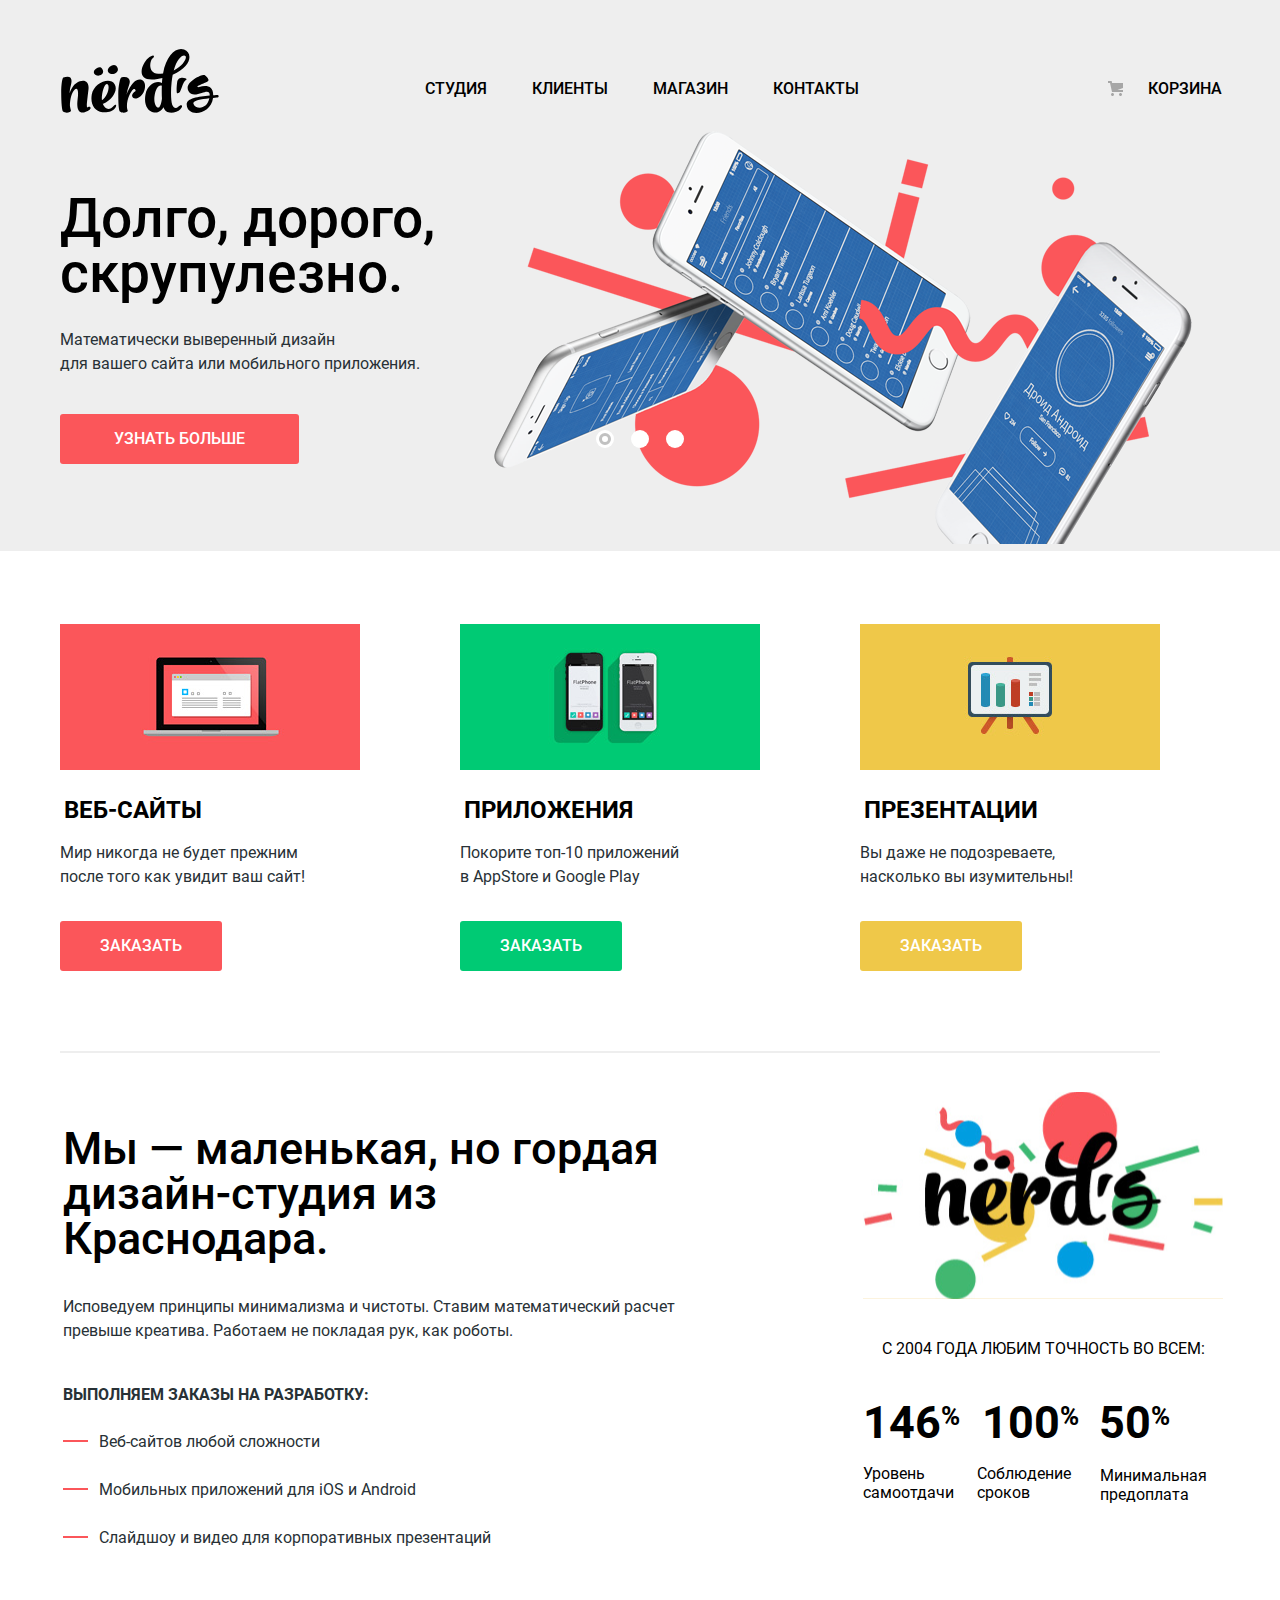
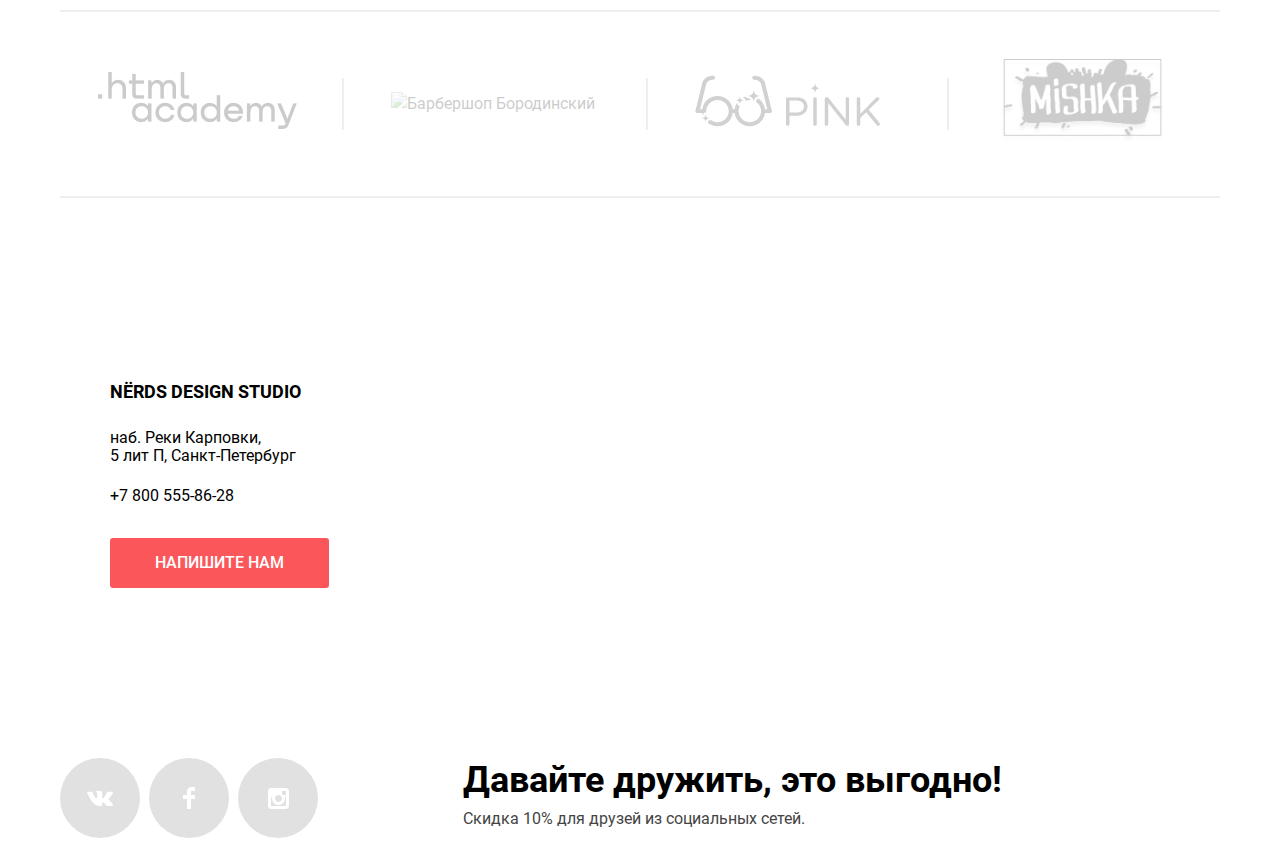
==== index.html @ c008aef6 "тест на переполнение контентом - подправил" ====
<!DOCTYPE html>
<html class="page" lang="ru">

<head>
  <meta charset="utf-8">
  <title>HTML Academy: Интернет магазин «Nёrds»</title>
  <link rel="icon" href="favicon.ico"> <!-- 32×32 -->
  <link rel="apple-touch-icon" sizes="180x180" href="img/favicons/apple-touch-icon.png">
  <link rel="icon" type="image/png" sizes="32x32" href="img/favicons/favicon-32x32.png">
  <link rel="icon" type="image/png" sizes="16x16" href="img/favicons/favicon-16x16.png">
  <link rel="manifest" href="manifest.webmanifest">
  <link rel="mask-icon" href="img/favicons/safari-pinned-tab.svg" color="#5bbad5">
  <meta name="msapplication-TileColor" content="#da532c">
  <meta name="theme-color" content="#ffffff">
  <link rel="stylesheet" href="css/normalize.css">
  <link rel="stylesheet" href="css/fonts.css">
  <link rel="stylesheet" href="css/style.css">
</head>

<body class="page-body">
  <header class="main-header">
    <div class="container">
      <nav class="main-navigation">
        <a class="main-header-logo">
          <img src="img/header/logo.svg" alt="Логотип дизайн-студии «Нёрдс»" width="160" height="65">
        </a>
        <ul class="site-navigation">
          <li><a href="blank.html" class="link">Студия</a></li>
          <li><a href="blank.html" class="link">Клиенты</a></li>
          <li><a href="catalog.html" class="link">Магазин</a></li>
          <li><a href="blank.html" class="link">Контакты</a></li>
        </ul>
        <ul class="user-navigation">
          <li>
            <a href="blank.html" class="basket ">Корзина</a>
          </li>
        </ul>
      </nav>
    </div>
  </header>
  <main class="page-main">
    <h1 class="visually-hidden">Интернет магазин «Nёrds»</h1>
    <section class="slider">

      <div class="container slider-wrap">
        <h2 class="visually-hidden">Наши преимущества</h2>
        <div class="slides slides-one slides-active">
          <div class="slides__inner">
            <div class="title slides__title">Долго, дорого, <br> скрупулезно.</div>
            <div class="slides__text">
              Математически выверенный дизайн <br>
              для вашего сайта или мобильного приложения.
            </div>
            <a href="blank.html" class="btn slides__btn">
              узнать больше
            </a>
          </div>
          <div class="slides__img" style="background-image: url(img/header/slider/index-slide1.png)">
          </div>
        </div>
        <div class="slides slides-one ">
          <div class="slides__inner">
            <div class="title slides__title">Любим математику <br>
              как никто другой</div>
            <div class="slides__text">
              Никакого креатива, только математические формулы <br>
              для расчета идеальных пропорций
            </div>
            <a class="btn slides__btn">
              узнать больше
            </a>
          </div>
          <div class="slides__img" style="background-image: url(img/header/slider/index-slide2.png)">
          </div>
        </div>
        <div class="slides slides-one ">
          <div class="slides__inner">
            <div class="title slides__title">Только ночь, <br>
              только хардкор</div>
            <div class="slides__text">
              Работать днем, как все? Мы против этого. <br>
              Ближе к полуночи работа только начинается.
            </div>
            <a class="btn slides__btn">
              УЗНАТЬ БОЛЬШЕ
            </a>
          </div>
          <div class="slides__img" style="background-image: url(img/header/slider/index-slide3.png)">
          </div>
        </div>


        <ul class="slides-control ">
          <li class="slides-control-active"><button type="button"></button></li>
          <li><button type="button"></button></li>
          <li><button type="button"></button></li>
        </ul>
      </div>
    </section>
    <section class="services container">

      <h2 class="visually-hidden">
        Наши услуги
      </h2>
      <ul class="services__list">
        <li class="services__item">
          <div class="services__img">
          </div>
          <h3 class="services__title">Веб-сайты</h3>
          <div class="services__description">Мир никогда не будет прежним <br> после того как увидит ваш сайт!</div>
          <a class="services__btn btn" href="blank.html">Заказать</a>
        </li>
        <li class="services__item">
          <div class="services__img services__img-apps"></div>
          <h3 class="services__title">Приложения</h3>
          <div class="services__description">Покорите топ-10 приложений <br> в AppStore и Google Play</div>
          <a class="services__btn services__btn-apps btn " href="blank.html">Заказать</a>
        </li>
        <li class="services__item">
          <div class="services__img services__img-presentation">
          </div>
          <h3 class="services__title">Презентации</h3>
          <div class="services__description">Вы даже не подозреваете,<br> насколько вы изумительны!</div>
          <a class="services__btn  services__btn-presentation btn" href="blank.html">Заказать</a>
        </li>
      </ul>

    </section>
    <!-- <div class="line"> -->
    <section class="about">
      <h2 class="visually-hidden"> О студии «Nёrds»</h2>
      <div class="container">
        <div class="about__inner">
          <div class="about__item">
            <p class="about__title">
              Мы — маленькая, но гордая <br> дизайн-студия из Краснодара.
            </p>
            <p class="about__description">
              Исповедуем принципы минимализма и чистоты. Ставим математический расчет <br> превыше креатива. Работаем не
              покладая рук, как роботы.
            </p>
            <div class="about__subtitle">
              Выполняем заказы на разработку:
            </div>

            <ul class="about__list">
              <li>Веб-сайтов любой сложности</li>
              <li>Мобильных приложений для iOS и Android</li>
              <li>Слайдшоу и видео для корпоративных
                презентаций</li>
            </ul>
          </div>
          <div class="about__item">
            <div class="about__img">
            </div>
            <b class="about__text"></b>
            <table class="about__table">
              <caption>с 2004 года Любим точность во всем:</caption>
              <tbody>
                <tr>
                  <th class="about__table-num about__table-num--first"> 146<sup>%</sup> </th>
                  <th class="about__table-num about__table-num--middle"> 100<sup>%</sup> </th>
                  <th class="about__table-num about__table-num--last"> 50<sup>%</sup> </th>
                </tr>
                <tr>
                  <td class="about__table-future about__table-future--first">Уровень самоотдачи</td>
                  <td class="about__table-future about__table-future--middle">Соблюдение сроков</td>
                  <td class="about__table-future about__table-future--last">Минимальная предоплата</td>
                </tr>
              </tbody>

            </table>
          </div>
        </div>
      </div>
    </section>
    <section class="partners">
      <h2 class="visually-hidden">Партнёры</h2>

      <ul class="partners__items container">
        <li class="partners__item">
          <a href="https://htmlacademy.ru/intensive/htmlcss" title="HTML и CSS. Профессиональная вёрстка сайтов">

            <img src="img/partners/htmlacademy.png" alt="HTML Academy" width="199" height="68">
          </a>
        </li>

        <li class="partners__item">
          <a href="#" title="Барбершоп Borodinski">
            <img src="img/partners/borodinski.png" alt="Барбершоп Бородинский" width="209" height="87">
          </a>
        </li>
        <li class="partners__item">
          <a href="#" title="Партнёр Pink">
            <img src="img/partners/pink.png" alt="Pink" width="185" height="52">
          </a>
        </li>
        <li class="partners__item">
          <a href="#" title="сайт партнёра Mishka"><img src="img/partners/mishka.png" alt="Мишка" width="173"
              height="84"></a>
        </li>
      </ul>

    </section>
  </main>
  <section class="map">
    <h2 class="visually-hidden"> Как нас найти</h2>
    <div class="map__img">
      <div style="position:relative;overflow:hidden;"><iframe src="https://yandex.ru/map-widget/v1/-/CCUBqErGlB"
          style="position:relative;"></iframe></div>
    </div>
    <div class="container map__container">

      <div class="map-contact">
        <div class="map-contact__title">
          NЁRDS DESIGN STUDIO
        </div>
        <p>
          наб. Реки Карповки,<br> 5 лит П, Санкт-Петербург <br>
          <a class="map-contact__phone" href="tel:+78005558628">+7 800 555-86-28</a>
        </p>
        <a class="map-contact__btn btn" href="blank.html">Напишите нам</a>
      </div>

    </div>
  </section>

  <footer class="main-footer">

    <div class="container">
      <section class="social">
        <h3 class="visually-hidden"> Мы в социальных сетях</h3>
        <ul class="social__list">
          <li class="social__item">
            <a href="#" title="мы во вконтакте">
              <span class="visually-hidden">мы во вконтакте</span>
              <svg width="27" height="15" viewBox="0 0 27 15" xmlns="http://www.w3.org/2000/svg">
                <path
                  d="M16.138 11.51C17.094 11.201 18.318 13.55 19.621 14.449C20.599 15.13 21.348 14.983 21.348 14.983L24.821 14.933C24.821 14.933 26.636 14.821 25.778 13.379C25.707 13.259 25.275 12.31 23.193 10.357C21.016 8.31404 21.311 8.64504 23.932 5.11304C25.529 2.96004 26.168 1.64504 25.968 1.08504C25.776 0.546037 24.603 0.686037 24.603 0.686037L20.69 0.713037C20.309 0.714037 19.986 0.832037 19.839 1.22804C19.836 1.23204 19.218 2.89404 18.394 4.30704C16.653 7.29604 15.958 7.45504 15.67 7.26804C15.009 6.83504 15.176 5.53104 15.176 4.60404C15.176 1.70704 15.608 0.499037 14.33 0.187037C13.903 0.0830374 13.591 0.0150374 12.502 0.00503741C11.11 -0.0159626 9.92797 0.00503743 9.25797 0.334037C8.81297 0.557037 8.47197 1.04604 8.67897 1.07404C8.93897 1.10904 9.52197 1.23404 9.83397 1.66004C10.235 2.21204 10.223 3.44904 10.223 3.44904C10.223 3.44904 10.452 6.86004 9.68297 7.28304C9.15497 7.57304 8.43297 6.98104 6.87997 4.26704C6.08697 2.87904 5.48797 1.34504 5.48797 1.34504C5.48797 1.34504 5.37197 1.06004 5.16197 0.904037C4.91197 0.719037 4.56197 0.660037 4.56197 0.660037L0.84797 0.684037C0.84797 0.684037 0.28997 0.700037 0.0849697 0.946037C-0.0970303 1.16404 0.0699697 1.61404 0.0699697 1.61404C0.0699697 1.61404 2.97897 8.49504 6.27297 11.961C9.29297 15.143 12.725 14.932 12.725 14.932H14.28C14.28 14.932 14.749 14.878 14.989 14.62C15.213 14.38 15.203 13.929 15.203 13.929C15.203 13.929 15.172 11.82 16.138 11.51Z" />
              </svg>
            </a>
          </li>
          <li class="social__item">
            <a href="#">
              <span class="visually-hidden">мы в
                facebook</span>
              <svg width="12" height="22" viewBox="0 0 12 22" xmlns="http://www.w3.org/2000/svg">
                <path d="M12 4V0H8C5.79086 0 4 1.79086 4 4V8H0V12H4V22H8V12H12V8H8V4H12Z" />
              </svg>
            </a>
          </li>
          <li class="social__item">
            <a href="#">
              <span class="visually-hidden">мы в instagram</span>
              <svg width="21" height="21" viewBox="0 0 21 21" xmlns="http://www.w3.org/2000/svg">
                <path fill-rule="evenodd" clip-rule="evenodd"
                  d="M3 0H18C19.65 0 21 1.35 21 3V18C21 19.65 19.65 21 18 21H3C1.35 21 0 19.65 0 18V3C0 1.35 1.35 0 3 0ZM14 10.5C14 8.57 12.43 7 10.5 7C8.57 7 7 8.57 7 10.5C7 12.43 8.57 14 10.5 14C12.43 14 14 12.43 14 10.5ZM3 18V9H4.181C4.0626 9.49127 4.00186 9.99467 4 10.5C4 14.0899 6.91015 17 10.5 17C14.0899 17 17 14.0899 17 10.5C16.9986 9.99464 16.9379 9.49118 16.819 9H18V18H3ZM14 7H18V3H14V7Z" />
              </svg>
            </a>
          </li>
        </ul>
        <div class="social__actions">
          <p>Давайте дружить, это выгодно!</p>
          <p>Скидка 10% для друзей из социальных сетей.</p>
        </div>
      </section>
    </div>
  </footer>

  <section class="modal modal__mail">
    <h3>Напишите нам</h3>
    <form class="mail-form" method="post" action="https://echo.htmlacademy.ru">
      <div class="mail-form__box">
        <p><label>Ваше имя:<br>
            <input type="text" name="name" placeholder="Имя Фамилия" required>
          </label></p>


        <p><label>Ваш email:<br>
            <input type="email" name="email" placeholder="email@example.com " required>
          </label></p>
      </div>
      <label>Текст письма:<br>
        <textarea name="text" placeholder="В свободной форме" required></textarea>
      </label>
      <input class="btn button" type="submit" value="Отправить">
    </form>
    <button class="btn-close" type="button" aria-label="Закрыть">
      <span class="visually-hydden">закрыть</span>
    </button>
  </section>
</body>

</html>
---- css/fonts.css ----
@font-face {
  font-family: "Roboto";
  src: url("../fonts/roboto.eot");
  src: url("../fonts/roboto.eot?#iefix") format("embedded-opentype"),
    url("../fonts/roboto.woff") format("woff"),
    url("../fonts/roboto.ttf") format("truetype");
  font-weight: 400;
  font-style: normal;
}

@font-face {
  font-family: "Roboto";
  src: url("../fonts/robotomedium.eot");
  src: url("../fonts/robotomedium.eot?#iefix") format("embedded-opentype"),
    url("../fonts/robotomedium.woff") format("woff"),
    url("../fonts/robotomedium.ttf") format("truetype");
  font-weight: 500;
  font-style: normal;
}

@font-face {
  font-family: "Roboto";
  src: url("../fonts/robotobold.eot");
  src: url("../fonts/robotobold.eot?#iefix") format("embedded-opentype"),
    url("../fonts/robotobold.woff") format("woff"),
    url("../fonts/robotobold.ttf") format("truetype");
  font-weight: 700;
  font-style: normal;
}
---- css/style.css ----
/* Variables */
:root {
  --content-padding-desktop: 0px;
  --content-width-desktop: calc(1160px - var(--content-padding-desktop) * 2);

  --basic-black: #000000;
  --black--light: rgba(0, 0, 0, 0.3);
  --basic-white: #fff;
  --basic-red-bright: #fb565a; /*red-light*/
  --red-middle: #e74246; /*red*/
  --red-dark: #d7373b; /*red-dark*/
  --green-bright: #00ca74; /*green-light*/
  --green-middle: #00bc6c; /*green*/
  --green-dark: #00aa62; /*green-dark*/
  --yellow-bright: #efc849;
  --yellow-middle: #eab534; /*yellow/*
  --yellow-dark: #e5a722;      /*yellow-dark*/
  --grey-light: #eeeeee; /* gray*/
  --grey-social: #e1e1e1; /*gray-88*/
  --grey-grey: #d5d5d5;
  --grey-btn-middle: #dfdfdf;
  --grey-btn-dark: #0f0404;
  --grey-second-Text: #283136; /*gray-darkest*/
  --grey-text: #666666; /*gray-dark*/
  --grey-text-social: #444444; /*gray-darken*/
  --grey-pagination-link: #dbdbdb;
  --radio-color: #4d4d4d;
  --btn-sort-bottom: #231f20;
  --btn-sort-top: #231f20;
  --item-top-active: #161212;
  --pagination-btn-next: #bebebe;
  --input-border--calm: #d7dcde;
  --range-shadow: rgba(0, 0, 0, 0.15);
  --range-label: #d7dcdf;
  --range-label-bg: #ababab;
  --range-label-span: #00ca74;
  --grey-slide-active: #c1c1c1;
  --social-shadow--active: inset 0px 3px 0px rgba(0, 1, 1, 0.1);
  --modal-shadow: 0px 20px 40px rgba(0, 0, 0, 0.4);
  --card-product: #f2f2f2;
  --card-product-border: rgba(68, 68, 68, 0.12);
  --input-border--hover: #b4b9bb;
  --box-shadow: rgba(0, 1, 1, 0.1);
  --contact-btn-close: rgba(251, 86, 90, 0.3);
}

/* Variables  end */

.page-body {
  min-height: 100%;
  display: grid;
  align-content: start;
  grid-template-rows: min-content 1fr max-content;
  position: relative;
  font-family: "Roboto", "Arial", sans-serif;
  font-size: 16px;
  font-weight: 400;
  line-height: 24px;
  color: var(--basic-black);
  background-color: var(--basic-white);
}
.page {
  height: 100%;
}

* {
  margin: 0;
  padding: 0;
  -webkit-box-sizing: border-box;
  -moz-box-sizing: border-box;
  box-sizing: border-box;
}

a {
  text-decoration: none;
  color: var(--basic-black);
}
/* img {
   max-width: 100%;
   height: auto;
} */

.visually-hidden {
  position: absolute;
  white-space: nowrap;
  width: 1px;
  height: 1px;
  overflow: hidden;
  border: 0;
  padding: 0;
  clip: rect(0 0 0 0);
  clip-path: inset(50%);
  margin: -1px;
}
.title {
  font-weight: 500;
  font-size: 55px;
  color: var(--basic-black);
}

button {
  border: none;
}

.btn {
  display: inline-block;
  min-height: 50px;
  line-height: 18px;
  border: none;
  border-radius: 3px;
  font-weight: 500;
  text-transform: uppercase;
  cursor: pointer;
  text-align: center;
  color: var(--basic-white);
  padding-top: 16px;
  padding-bottom: 16px;
}

.container {
  width: 1160px;
  margin: 0 auto;
}
.page-main {
  display: grid;
  grid-template-rows: repeat(5, min-content);
}

.main-header {
  background-color: var(--grey-light);
  padding-top: 48px;
}

.main-navigation {
  display: grid;
  grid-template-columns:
    max-content
    1fr
    min-content;
  /* line-height: 66px; */
  column-gap: 30px;
  justify-items: end;
}

.main-header-logo {
  align-self: center;
}
.main-header-logo:hover {
  opacity: 0.7;
}
.main-header-logo:active,
.main-header-logo:focus {
  opacity: 0.3;
}
/*  site-navigation start */

.basket,
.site-navigation a {
  position: relative;
  /* line-height: 30px; */
  text-transform: uppercase;
  font-weight: 500;
  color: inherit;
  display: block;
}

.site-navigation {
  display: flex;
  justify-content: flex-start;
  list-style-type: none;
  width: 670px;
  flex-wrap: wrap;
  align-items: center;
  margin-top: 10px;
  padding-left: 50px;
}

.site-navigation li {
  margin-right: 45px;
}
.site-navigation li:last-child {
  margin-right: 0;
}

/* basket  */
.basket {
  border: none;
  cursor: pointer;
  position: relative;
  margin-top: 10px;
  width: 125px;
  padding-left: 53px;
  align-items: center;
  margin-left: 20px;
}

.basket:hover,
.site-navigation a:hover {
  color: var(--basic-red-bright);
}

.basket:active,
.site-navigation a:active,
.site-navigation a:focus,
.basket:focus {
  color: inherit;
  opacity: 0.3;
  border: none;
}
.site-navigation .link-current::before,
.user-navigation .link-current::before {
  content: "";
  position: absolute;
  background-color: var(--basic-red-bright);
  width: 100%;
  height: 2px;
  bottom: -13px;
}
.user-navigation .link-current::before {
  top: 40px;
  left: 10px;
}
.user-navigation {
  list-style: none;
  display: flex;
  align-self: center;
}

.user-navigation a,
.site-navigation a {
  display: block;
  position: relative;
  line-height: 30px;
  text-transform: uppercase;
  font-weight: 500;
  color: inherit;
}

.basket::after {
  content: "";
  position: absolute;
  display: block;
  top: 7px;
  left: 13px;
  background: url(../img/cart-icon.svg) 0 0 no-repeat;
  width: 22px;
  height: 22px;
}

/*  site-navigation end */

.slider {
  background-color: var(--grey-light);
  position: relative;
  margin-bottom: 80px;
}
.slider-wrap {
  display: grid;
  grid-template-columns: 1fr 2fr;
  display: flex;
}
.slides {
  display: none;
  margin: 0 auto;
}
.slides-active {
  display: grid;
  grid-template-columns: max-content 1fr;
  width: 100%;
}

.slides__inner {
  max-width: 398px;
  padding-top: 71px;
}

.slides__title {
  width: 520px;
  font-style: normal;
  font-weight: 500;
  font-size: 55px;
  line-height: 55px;
  margin-bottom: 27px;
}

.slides__text {
  max-width: 416px;
  font-weight: 400;
  margin-bottom: 38px;
  color: var(--grey-second-Text);
}

.slides__btn {
  background-color: var(--basic-red-bright);
  padding-left: 54px;
  padding-right: 54px;
}
.slides__btn:hover {
  background-color: var(--red-middle);
}
.slides__btn:active,
.slides-btn:focus {
  background-color: var(--red-dark);
  color: rgba(255, 255, 255, 0.3);
}

.slides__img {
  max-width: 760px;
  width: 760px;
  height: 431px;
  position: relative;
  right: -2px;
  bottom: 7px;
  background-position: right top;
  background-repeat: no-repeat;
  /* background: url(../img/header/slider/index-slide1.png); */
}

.slides-control {
  display: flex;
  justify-content: space-between;
  height: 18px;
  position: absolute;
  bottom: 103px;
  left: 50%;
  transform: translateX(-50%);
  z-index: 2;
  list-style-type: none;
}

.slides-control li {
  background-color: var(--basic-white);
  height: 18px;
  width: 18px;
  border-radius: 50%;
  position: relative;
  cursor: pointer;
}

.slides-control-active::before {
  content: "";
  position: absolute;
  display: block;
  top: 50%;
  left: 50%;
  width: 6px;
  height: 6px;
  border: 3px solid var(--grey-slide-active);
  border-radius: 50%;
  transform: translate(-50%, -50%);
}

.slides-control li + li {
  margin-left: 17px;
}
.services {
  margin-bottom: 25px;
  padding-right: 60px;
}
.services__list {
  display: grid;
  grid-template-columns: repeat(3, 1fr);
  gap: 100px;
  justify-content: start;
  border-bottom: 2px solid var(--grey-light);
  padding-bottom: 80px;
  list-style-type: none;
}

.services__item {
  max-width: 300px;
}

.services__img {
  width: 300px;
  height: 146px;
  margin-bottom: 25px;
  background-repeat: no-repeat;
  background-position: center;
  background: var(--basic-red-bright) url(../img/services/web_sites.png);
  margin-top: -7px;
}
.services__img-apps {
  background: var(--green-bright) url(../img/services/apps.png);
}
.services__img-presentation {
  background: var(--yellow-bright) url(../img/services/presentation.png);
}

.services__img img {
  width: 100%;
}

.services__title {
  font-size: 24px;
  font-weight: 700;
  line-height: 30px;
  color: var(--basic-black);
  padding-right: 30px;
  padding-left: 4px;
  text-align: left;
  margin-bottom: 16px;
  text-transform: uppercase;
}

.services__description {
  font-weight: 400;
  color: var(--grey-second-Text);
  margin-bottom: 32px;
  padding-right: 30px;
  text-align: left;
}
.services__btn {
  background: var(--basic-red-bright);
  max-width: 300px;
  font-weight: 500;
  padding-left: 40px;
  padding-right: 40px;
}
.services__btn:hover {
  background: var(--red-middle);
}
.services__btn:active,
.services__btn:focus {
  background: var(--red-dark);
  color: rgba(255, 255, 255, 0.3);
}

.services__btn-apps {
  background: var(--green-bright);
}
.services__btn-apps:hover {
  background-color: var(--green-middle);
}
.services__btn-apps:active,
.services__btn-apps:focus {
  background-color: var(--green-dark);
}

.services__btn-presentation {
  background: var(--yellow-bright);
}
.services__btn-presentation:hover {
  background: var(--yellow-middle);
}
.services__btn-presentation:active,
.services__btn-presentation:focus {
  background: var(--yellow-dark);
}

/*  section about start */

.about {
  margin-bottom: 60px;
  padding-top: 14px;
  padding-left: 6px;
}

.about__inner {
  display: grid;
  grid-template-columns: 2fr 1fr;
  column-gap: 80px;
}
.about__item:nth-child(1) {
  max-width: 650px;
  width: 650px;
}
.about__item {
  /* width: 365px; */
  display: flex;
  flex-direction: column;
}

.about__title {
  padding-top: 34px;
  font-size: 45px;
  font-weight: 500;
  color: var(--basic-black);
  margin-bottom: 34px;
  line-height: 45px;
}
.about__description {
  margin-bottom: 40px;
  color: var(--grey-second-Text);
}
.about__subtitle {
  font-weight: 700;
  text-transform: uppercase;
  color: var(--grey-second-Text);
  margin-bottom: 23px;
}
.about__list {
  font-weight: 400;
  color: var(--grey-second-Text);
  list-style-type: none;
  padding-left: 4px;
}
.about__list li {
  padding-left: 32px;
  position: relative;
}
.about__list li + li {
  margin-top: 24px;
}
.about__list li::before {
  content: "";
  position: absolute;
  display: block;
  top: 10px;
  left: -4px;
  width: 25px;
  height: 2px;
  background: var(--basic-red-bright);
}
/* .about__text {
  display: block;
  margin-bottom: 31px;
  text-align: center;
  text-transform: uppercase;
} */
.about__img {
  /* width: 360px; */
  height: 207px;
  margin-bottom: 38px;
  background: var(--yellow-middle);
  background-image: url("../img/about/nerds-illustration.svg");
  background-repeat: no-repeat;
  background-position: center;
  background-size: cover;
}
.about__img > img {
  width: 100%;
}
.about__table {
  box-sizing: border-box;
  /* border-spacing: 5px; */
  width: 100%;
  margin: 0 auto;

  border-spacing: 0 19px;
  /* border: 1px solid black; */
}
.about__table caption {
  margin-bottom: 28px;
  text-align: center;
  text-transform: uppercase;
}

.about__table-num {
  padding-top: 3px;
  font-weight: 700;
  font-size: 45px;
  /* border: 1px solid red; */
  /* padding-left: 5px; */
  text-align: left;
}
.about__table-num--middle {
  text-align: center;
  position: relative;
  left: -2px;
}
.about__table-num--last {
  padding-left: 10px;
}
.about__table-future {
  line-height: 19px;
  padding-top: 10px;
  /* border: 1px solid red; */
}
.about__table-future--last {
  padding-left: 1px;
  position: relative;
  left: 10px;
  top: 2px;
}

.about sup {
  font-size: 26px;
  font-weight: 700;
  color: var(--basic-black);
}
/*  section about end */

/*  section partners  start  */
.partners {
  margin-bottom: 72px;
}

.partners__items {
  display: grid;
  grid-template-columns: repeat(4, 1fr);
  justify-items: center;
  align-items: center;
  border-top: 2px solid var(--grey-light);
  border-bottom: 2px solid var(--grey-light);
  list-style-type: none;
  column-gap: 20px;
  /* row-gap: 30px; */
  grid-template-rows: 184px;
  grid-auto-rows: 184px;
}
.partners__item {
  position: relative;
  height: 100%;
  display: flex;
  align-items: center;
}

.partners__item::after {
  position: absolute;
  content: "";
  display: block;
  width: 2px;
  height: 52px;
  top: 50%;
  left: -49px;
  background: #eeeeee;
  transform: translateY(-50%);
}
.partners__item:first-child::after {
  display: none;
}

.partners__item img {
  opacity: 0.2;
  object-fit: contain;
}

.partners__item img:hover {
  opacity: 1;
}
.partners__item img:focus,
.partners__item img:active {
  opacity: 0.1;
}
/*  section partners  end */

/*    section map  start    */

.map {
  position: relative;
  width: 100%;
  height: 416px;
  margin-bottom: 72px;
}

.map__img {
  position: absolute;
  width: 100%;
  left: 0;
  top: 0;
  z-index: 1;
  height: auto;
}
.map__img iframe {
  border: none;
  width: 100%;
  height: 416px;
}

.map-contact {
  position: absolute;
  top: 50%;
  width: 319px;
  background-color: var(--basic-white);
  padding: 49px 50px 40px 50px;
  z-index: 10;
  left: calc(50% - var(--content-width-desktop) / 2);
  transform: translateY(-50%);
}

.map-contact__title {
  font-size: 18px;
  font-weight: 700;
  line-height: 30px;
  color: var(--basic-black);
  margin-bottom: 22px;
}

.map-contact p {
  font: inherit;
  line-height: 18px;
}
.map-contact__phone {
  font: inherit;
  display: block;
  margin-top: 22px;
  margin-bottom: 33px;
  color: var(--basic-black);
}
.map-contact__btn {
  width: 219px;
  background-color: var(--basic-red-bright);
}

.map-contact__btn:hover {
  background: var(--red-middle);
}

.map-contact__btn:active,
.map-contact__btn:focus {
  background: var(--red-dark);
  box-shadow: inset 0px 3px 0px var(--box-shadow);
}

/*     footer - social start  */

.main-footer {
  align-content: center;
  justify-content: center;
  display: flex;
}
.main-footer .container {
  align-self: center;
  align-items: center;
}

.social {
  display: flex;
  align-items: flex-start;
  justify-content: flex-start;
}

.social__list {
  display: flex;
  flex-wrap: wrap;
  list-style-type: none;
}

.social__list li {
  margin-bottom: 25px;
}

.social__list li + li {
  margin-left: 9px;
}

.social__item a {
  display: flex;
  justify-content: center;
  align-items: center;
  width: 80px;
  height: 80px;
  border-radius: 50%;
  background-color: var(--grey-social);
}
.social__item svg {
  fill: var(--basic-white);
}
.social__item a:hover {
  background: var(--red-middle);
}

.social__item a:active,
.social__item a:focus {
  background: var(--red-dark);
  box-shadow: var(--social-shadow--active);
}

.social__item a:active svg,
.social__item a:focus svg {
  opacity: 0.3;
}

.social__actions {
  margin-left: 145px;
  margin-top: 4px;
  display: flex;
  flex-direction: column;
}
.social__actions p {
  color: var(--grey-text-social);
  line-height: 22px;
}
.social__actions p:first-child {
  font-weight: 700;
  font-size: 36px;
  color: var(--basic-black);
  margin-bottom: 10px;
  line-height: 36px;
}

/*     footer - social end  */

/*  page catalog */

.page-catalog .container {
  display: grid;
  grid-template-columns: 260px 2fr;
  grid-template-rows: auto auto;
  align-content: start;
  column-gap: 140px;
}

.page-catalog__header {
  grid-column: 1/-1;
  background-color: var(--grey-light);
  padding-top: 71px;
  margin-bottom: 55px;
}
.page-catalog__header h1 {
  padding-bottom: 108px;
  font-weight: 500;
  font-size: 55px;
  line-height: 55px;
  color: var(--basic-black);
  width: 1160px;
  margin: 0 auto;
  text-align: center;
}

/*   Filter  */
.range-controls {
  position: relative;
  margin-bottom: 12px;
  padding-top: 38px;
  padding-bottom: 38px;
  padding-right: 20px;
  padding-left: 20px;
  background-color: #f1f1f1;
  border-radius: 5px;
  grid-row: 2/3;
  grid-column: 1/3;
}
.range-controls .scale {
  height: 2px;
  background-color: var(--range-label);
}
.range-controls .bar {
  height: 2px;
  background-color: var(--range-label-span);
}

.range-controls .toggle {
  content: "";
  position: absolute;
  top: 30px;
  display: block;
  width: 20px;
  height: 20px;
  border-radius: 50%;
  background: var(--range-label-bg);
  box-shadow: 0px 2px 1px var(--range-shadow);
  border: 8px solid var(--basic-white);
  box-sizing: border-box;
  cursor: pointer;
}

.range-controls .toggle-min {
  left: 17px;
}

.range-controls .toggle-max {
  right: 76px;
}

.sort-direction {
  list-style-type: none;
}
/*  filter */

.page-catalog__filter {
  grid-row: 1/6;
  max-width: 260px;
  grid-column: 1/2;
}
.page-catalog__filter label {
  user-select: none;
}

.filter__item {
  border: none;
  box-sizing: border-box;
  padding: 0;
  margin-bottom: 54px;
}
.filter__item:nth-child(2) {
  margin-bottom: 44px;
}

.filter__item:last-child legend {
  margin-bottom: 16px;
}
.price input[type="text"] {
  margin-left: 10px;
}

/* .price > legend { */
/* } */

.price > p {
  display: flex;
  justify-content: space-between;
}

.filter__item legend {
  font-weight: 700;
  font-size: 18px;
  line-height: 30px;
  color: var(--basic-black);
  text-transform: uppercase;
  margin-bottom: 48px;
}
.filter__min-price,
.filter__max-price {
  font-weight: inherit;
  font-size: inherit;
  line-height: 26px;
  padding-left: 3px;
}

.filter input[type="text"] {
  font-weight: inherit;
  font-size: inherit;
  line-height: 22px;
  width: 80px;
  padding: 8px;
  background-color: var(--grey-light);
  border: none;
  outline: none;
  border: 2px solid var(--input-border--calm);
  box-sizing: border-box;
  border-radius: 3px;
  text-align: center;
}
.filter input[type="text"]::placeholder {
  font-size: 16px;
  line-height: 18px;
  font-weight: inherit;
}

.filter input[type="text"]:hover {
  border: 2px solid var(--input-border--hover);
}

.filter input[type="text"]:focus,
.filter input[type="text"]:active {
  border: 2px solid var(--basic-black);
  color: var(--grey-text-social);
}

.filter input[type="text"]:hover::placeholder {
  color: var(--grey-text-social);
}

.layout legend {
  margin-bottom: 19px;
}

/* radio toggle */
.filter__list-radio {
  display: grid;
  row-gap: 16px;
  list-style-type: none;
}
.list-radio__item {
  display: flex;
  align-items: center;
  /* margin-bottom: 15px; */
}
.list-radio__item:last-child {
  margin-bottom: 0;
}

.list-radio__label {

  font: inherit;
  line-height: 20px;
  color: var(--grey-second-Text);
  padding-left: 35px;
  position: relative;
  cursor: pointer;

}
.list-radio__label:before,
.list-radio__label:after {
  content: "";
  position: absolute;
  display: inline-block;
  border: 4px solid var(--radio-color);
  box-shadow: 0px 4px 4px var(--shadow);
  border-radius: 50%;
  box-sizing: border-box;
  opacity: 0.4;
}
.list-radio__label:before {
    width: 24px;
    height: 24px;
    left: 0;
    top: 50%;
    transform: translateY(-50%);
}

.list-radio__label:after {
  width: 8px;
  height: 8px;
  left: 8px;
  top: 50%;
  transform: translatey(-50%);
  display: none;
}
.list-radio__label:hover:before,
.list-radio__label:hover:after {
  opacity: 1;
}

.list-radio__input:disabled + .list-radio__label,
.list-radio__input:disabled + .list-radio__label:before,
.list-radio__input:disabled + .list-radio__label:after {
  display: block;
  opacity: 0.3;
  cursor: default;
}
.list-radio__input:checked + .list-radio__label:after {
  display: block;
}

/* radio toggle end */

/*  Checkbox */
.filter__list-checkbox {
  list-style-type: none;
  margin-bottom: 48px;
}
.list-checkbox__item {
  margin-bottom: 15px;
  display: flex;
  align-items: center;
}
.list-checkbox__label {
  font: inherit;
  line-height: 20px;
  color: var(--grey-second-Text);
  padding-left: 35px;
  position: relative;
  cursor: pointer;
}

.list-checkbox__label:before {
  content: "";
  /* display: inline-block; */
  position: absolute;
  width: 23px;
  height: 23px;
  top: 50%;
  transform: translateY(-50%);
  left: 0;
  background: url("../img/filter/checkbox-off.svg");
  background-repeat: no-repeat;
  background-position: 0 0;
  opacity: 0.3;
}
.list-checkbox__input:checked + .list-checkbox__label:before {
  background: url("../img/filter/checkbox-on.svg");
}

.list-checkbox__input:disabled + .list-checkbox__label {
  opacity: 0.3;
}
.list-checkbox__label:hover:before,
.list-checkbox__label:focus:before {
  opacity: 1;
}
/* отменяю hover у disabled */
.list-checkbox__input:disabled + .list-checkbox__label:hover:before {
  opacity: 0.3;
}

.filter-btn {
  background: var(--grey-light);
  padding: 17px 10px 17px 10px;
  font-weight: 500;
  font-size: inherit;
  color: var(--basic-black);
  max-width: 260px;


}
.filter-btn:hover {
  background-color: var(--grey-btn-middle);
}
.filter-btn:active {
  background: var(--grey-grey);

  box-shadow: inset 0px 3px 0px var(--box-shadow);
  opacity: 0.3;
}
/*  Checkbox  end */

/* */

.page-catalog__result {
  display: grid;
  grid-template-columns: 1fr 1fr;
  grid-auto-rows: auto;
  column-gap: 40px;
  row-gap: 30px;
  margin-bottom: 28px;
}

.sort-catalog {
  grid-column: 1/3;
  display: flex;
  text-align: right;
  margin-bottom: 22px;
  justify-content: space-between;
}

.sort-catalog__title {
  font-weight: 700;
  font-size: 18px;
  line-height: 30px;
  color: var(--basic-black);
  text-transform: uppercase;
}
.sort-catalog__wrap {
  display: flex;

  padding-left: 20px;
}
.sort-catalog__type {
  display: flex;
  margin-right: 47px;
  text-transform: uppercase;
  list-style-type: none;
}

.sort-type {
  display: flex;
  flex-wrap: wrap;
  align-items: center;
}

.sort-type + .sort-type {
  margin-left: 25px;
}

.sort-direction {
  display: flex;
  flex-wrap: wrap;
  justify-content: flex-start;
  max-width: 60px;
}

.sort-direction__item  {
  margin-left: 18px;
  margin-bottom: 10px;
}

.sort-type__link {
  font: inherit;
  font-size: 14px;
  line-height: 18px;
  color: var(--basic-black);
  opacity: 0.3;
   margin-bottom: 10px;
  margin-left: 10px;
}

.sort-type:last-child {
  display: flex;
  max-width: 120px;
  justify-content: flex-start;
}
.sort-direction__link svg {
  fill: var(--basic-black);
  opacity: 0.2;
}

.sort-direction__link:hover svg,
.sort-type__link:hover {
  opacity: 0.6;
}
.sort-direction__link--current,
.sort-type__link--current {
  opacity: 1;
}
.sort-direction__link--current svg,
.sort-type__link--current svg {
  opacity: 1;
}

/* sort end */

.card-product {
  width: 100%;
  position: relative;
  background: var(--card-product);
  border: 1px solid var(--box-shadow);
  box-sizing: border-box;
  border-radius: 5px;
  border-top: 40px solid var(--card-product-border);
}

.card-product__browse span,
.card-product__browse span:before,
.card-product__browse span:after {
  content: "";
  position: absolute;
  display: block;
  width: 14px;
  height: 14px;
  background-color: var(--basic-white);
  border-radius: 50%;
  z-index: 20;
}

.card-product__browse span {
  top: -25px;
  left: 15px;
}
.card-product__browse span:before {
  top: 0px;
  left: 24px;
}
.card-product__browse span:after {
  top: 0;
  left: 48px;
}
.card-product__img {
  width: 358px;
  height: 578px;
  margin: 0 auto;
}
.card-product__img img {
  width: 358px;
  height: 578px;
  margin: 0 auto;
  object-fit: cover;
}
.card-product__descr {
  position: absolute;
  bottom: 0px;
  left: 0px;
  background: var(--grey-light);
  width: 100%;
  min-height: 231px;
  text-align: center;
  visibility: hidden;
  padding-top: 26px;
  padding-left: 20px;
  padding-right: 20px;
  padding-bottom: 44px;
}
.card-product__title {
  text-transform: uppercase;
  color: var(--basic-black);
  font-weight: 700;
  font-size: 18px;
  line-height: 30px;
  margin-bottom: 12px;
}
.card-product__title a:hover {
  color: var(--basic-red-bright);
}
.card-product__title a:active,
.card-product__title a:focus {
  color: var(--black--light);
}

.card-product__text {
  font: inherit;
  line-height: 18px;
  color: var(--grey-text);
  margin-bottom: 32px;
}
.card-product__btn {
  background: var(--basic-red-bright);
  padding-left: 73px;
  padding-right: 73px;
}
.card-product__btn:hover {
  background: var(--red-middle);
}
.card-product__btn:active,
.card-product__btn:focus {
  background: var(--red-dark);
  box-shadow: inset 0px 3px 0px var(--box-shadow);
}

.card-product:hover {
  box-shadow: 0px 6px 15px var(--shadow);
  border-top-color: var(--grey-text-social);
}

.card-product:hover .card-product__descr {
  visibility: visible;
}

/* pagination */

.pagination {
  list-style-type: none;
  grid-column: 1/3;
  margin-top: 39px;
}
.pagination__item {
  display: inline-block;
  margin-right: 10px;
  margin-bottom: 38px;
}

.pagination-link {
  background: var(--grey-light);
  border-radius: 3px;
  color: var(--basic-black);
  font: inherit;
  line-height: 18px;
  padding: 17px 20px 15px 20px;
  box-sizing: border-box;
  max-width: 50px;
  max-height: 50px;
}
.pagination-link:hover {
  background: var(--grey-btn-middle);
}
.pagination-link:active,
.pagination-link:focus {
  background: var(--grey-grey);
  box-shadow: inset 0px 3px 0px var(--box-shadow);
  color: var(--black--light);
}
.pagination-link--current {
  padding: 14px 17px 12px 17px;
  background: var(--basic-white);
  border: 3px solid var(--grey-pagination-link);
  box-sizing: border-box;
}

.pagination-link--current:hover {
  background: var(--grey-btn-middle);
}
.pagination-link--current:active,
.pagination-link--current:focus {
  background: var(--grey-grey);
  box-shadow: inset 0px 3px 0px var(--box-shadow);
  color: var(--black--light);
  box-sizing: border-box;
}
.pagination__btn--next {
  background: var(--grey-light);
  display: inline;
  padding-left: 77px;
  padding-right: 77px;
}

/*     modal   */

.modal {
  margin: auto;
  position: fixed;
  top: 0;
  bottom: 0;
  left: 0;
  right: 0;
  z-index: 10;
  background: var(--basic-white);
  box-shadow: 0px 20px 40px rgba(0, 0, 0, 0.6);
}

/*  modal__mail */

.modal__mail {
  display: none;
  width: 960px;
  height: 590px;
  padding-top: 63px;
  padding-left: 100px;
  padding-bottom: 84px;
  left: 50%;
  transform: translateX(-50%);
}
.modal__mail h3 {
  font-size: 45px;
  font-weight: 700;
  color: var(--basic-black);
  margin-bottom: 37px;
}

.mail-form__box {
  display: flex;
  align-items: flex-end;
  justify-content: space-between;
  width: 761px;
  height: 90px;
  padding-right: 0;
  margin-bottom: 34px;
}
.mail-form label {
  display: block;
  font-weight: 700;
}

.mail-form__box input::placeholder,
.mail-form textarea::placeholder {
  color: var(--grey-text-social);
  opacity: 0.5;
}
.mail-form__box input:hover::placeholder,
.mail-form textarea:hover::placeholder {
  color: var(--grey-text-social);
  opacity: 1;
}

.mail-form textarea,
.mail-form__box input {
  font: inherit;
  font-weight: 400;
  line-height: 18px;
  border: 2px solid var(--input-border--calm);
  box-sizing: border-box;
  border-radius: 3px;
  outline: none;
}

.mail-form__box input {
  margin-top: 15px;
  width: 360px;
  height: 50px;
  line-height: 18px;
  padding-left: 15px;
  padding-right: 14px;
}

.mail-form__box input:hover,
.mail-form textarea:hover {
  border: 2px solid var(--input-border--hover);
  opacity: 1;
}
.mail-form__box input:focus,
.mail-form textarea:focus {
  border: 2px solid var(--basic-black);
  opacity: 1;
}

.mail-form textarea {
  width: 760px;
  height: 118px;
  margin-top: 15px;
  margin-bottom: 47px;
  resize: none;
  padding: 15px;
}

.mail-form .button {
  width: 259px;
  height: 50px;
  background: var(--basic-red-bright);
  color: var(--basic-white);
}

.mail-form .button:hover {
  background: var(--red-middle);
  color: var(--basic-white);
}
.mail-form .button:active {
  background-color: var(--red-dark);
  color: #db494c;
}

.btn-close {
  position: absolute;
  display: block;
  top: 78px;
  right: 78px;
  font-size: 0;
  cursor: pointer;
  background: var(--basic-white);
  width: 21px;
  height: 21px;
}
.btn-close::after,
.btn-close::before {
  position: relative;
  content: "";
  display: block;
  background: var(--contact-btn-close);
  transform: rotate(45deg);
}

.btn-close::after {
  width: 25px;
  height: 2px;
  top: -15px;
  left: -2px;
}
.btn-close::before {
  width: 2px;
  height: 25px;
  top: -2px;
  left: 9px;
}
.btn-close:hover::before,
.btn-close:hover::after {
  background-color: var(--basic-red-bright);
}
.btn-close:active::before,
.btn-close:active::after {
  background-color: var(--basic-red-bright);
  opacity: 0.3;
}

/* modal__mail END*/

/*   search   */

.search {
  display: flex;
  justify-content: center;
  width: 600px;
  height: 100px;
  margin: 0 auto;
  text-align: center;
}
.search p  {
  font-size: inherit;
  font-weight: 500;
  line-height: 24px;
  margin-bottom: 10px;
}
.search label {
  box-sizing: border-box;
  width: 450px;
  height: 100px;
  display: block;

}
.search input {
  display: block;
  width: 100%;
  padding: 15px 25px 15px 25px;
}
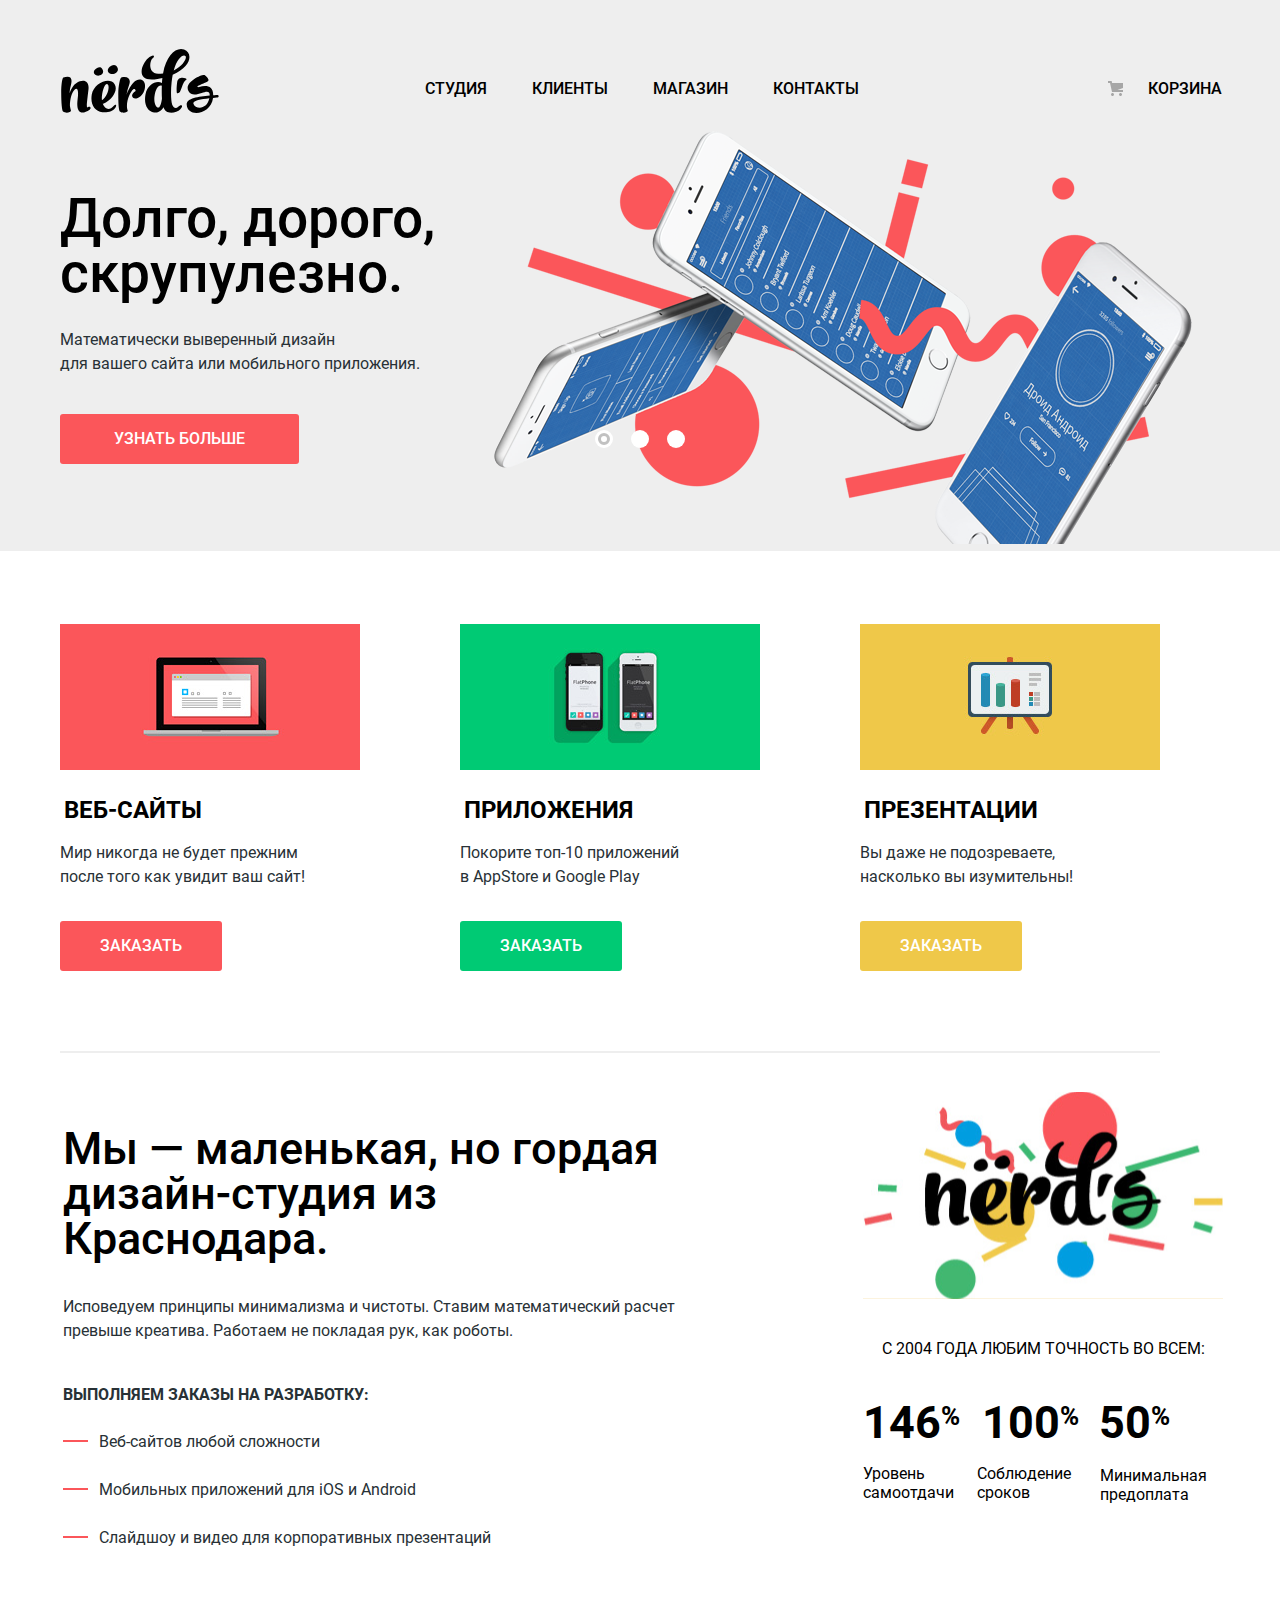
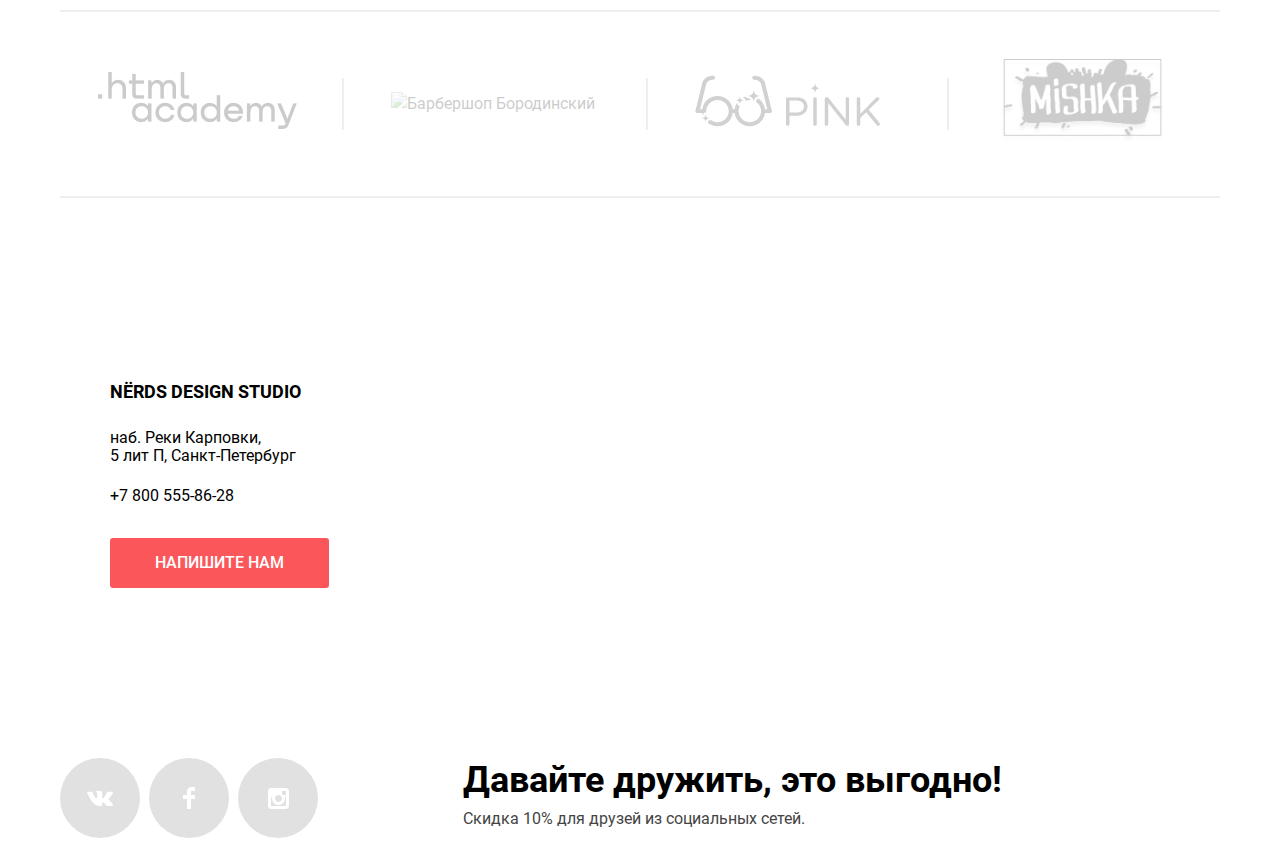
==== commit ca9c0055: "реализовал доступность интерфейса. исправил мелкие недочёты" ====
--- a/index.html
+++ b/index.html
@@ -90,11 +90,11 @@
         </div>
 
 
-        <ul class="slides-control ">
-          <li class="slides-control-active"><button type="button"></button></li>
-          <li><button type="button"></button></li>
-          <li><button type="button"></button></li>
-        </ul>
+        <div class="slides-control ">
+          <button class="button-active" type="button" aria-label="первый слайд"></button>
+          <button type="button" aria-label="Второй слайд"></button>
+          <button type="button" aria-label="Третий слайд"></button>
+          </div>
       </div>
     </section>
     <section class="services container">
@@ -234,7 +234,8 @@
           <li class="social__item">
             <a href="#" title="мы во вконтакте">
               <span class="visually-hidden">мы во вконтакте</span>
-              <svg width="27" height="15" viewBox="0 0 27 15" xmlns="http://www.w3.org/2000/svg">
+              <svg aria-hidden="true" focusable="false" width="27" height="15" viewBox="0 0 27 15"
+                xmlns="http://www.w3.org/2000/svg">
                 <path
                   d="M16.138 11.51C17.094 11.201 18.318 13.55 19.621 14.449C20.599 15.13 21.348 14.983 21.348 14.983L24.821 14.933C24.821 14.933 26.636 14.821 25.778 13.379C25.707 13.259 25.275 12.31 23.193 10.357C21.016 8.31404 21.311 8.64504 23.932 5.11304C25.529 2.96004 26.168 1.64504 25.968 1.08504C25.776 0.546037 24.603 0.686037 24.603 0.686037L20.69 0.713037C20.309 0.714037 19.986 0.832037 19.839 1.22804C19.836 1.23204 19.218 2.89404 18.394 4.30704C16.653 7.29604 15.958 7.45504 15.67 7.26804C15.009 6.83504 15.176 5.53104 15.176 4.60404C15.176 1.70704 15.608 0.499037 14.33 0.187037C13.903 0.0830374 13.591 0.0150374 12.502 0.00503741C11.11 -0.0159626 9.92797 0.00503743 9.25797 0.334037C8.81297 0.557037 8.47197 1.04604 8.67897 1.07404C8.93897 1.10904 9.52197 1.23404 9.83397 1.66004C10.235 2.21204 10.223 3.44904 10.223 3.44904C10.223 3.44904 10.452 6.86004 9.68297 7.28304C9.15497 7.57304 8.43297 6.98104 6.87997 4.26704C6.08697 2.87904 5.48797 1.34504 5.48797 1.34504C5.48797 1.34504 5.37197 1.06004 5.16197 0.904037C4.91197 0.719037 4.56197 0.660037 4.56197 0.660037L0.84797 0.684037C0.84797 0.684037 0.28997 0.700037 0.0849697 0.946037C-0.0970303 1.16404 0.0699697 1.61404 0.0699697 1.61404C0.0699697 1.61404 2.97897 8.49504 6.27297 11.961C9.29297 15.143 12.725 14.932 12.725 14.932H14.28C14.28 14.932 14.749 14.878 14.989 14.62C15.213 14.38 15.203 13.929 15.203 13.929C15.203 13.929 15.172 11.82 16.138 11.51Z" />
               </svg>
@@ -244,7 +245,8 @@
             <a href="#">
               <span class="visually-hidden">мы в
                 facebook</span>
-              <svg width="12" height="22" viewBox="0 0 12 22" xmlns="http://www.w3.org/2000/svg">
+              <svg aria-hidden="true" focusable="false" width="12" height="22" viewBox="0 0 12 22"
+                xmlns="http://www.w3.org/2000/svg">
                 <path d="M12 4V0H8C5.79086 0 4 1.79086 4 4V8H0V12H4V22H8V12H12V8H8V4H12Z" />
               </svg>
             </a>
@@ -252,7 +254,8 @@
           <li class="social__item">
             <a href="#">
               <span class="visually-hidden">мы в instagram</span>
-              <svg width="21" height="21" viewBox="0 0 21 21" xmlns="http://www.w3.org/2000/svg">
+              <svg aria-hidden="true" focusable="false" width="21" height="21" viewBox="0 0 21 21"
+                xmlns="http://www.w3.org/2000/svg">
                 <path fill-rule="evenodd" clip-rule="evenodd"
                   d="M3 0H18C19.65 0 21 1.35 21 3V18C21 19.65 19.65 21 18 21H3C1.35 21 0 19.65 0 18V3C0 1.35 1.35 0 3 0ZM14 10.5C14 8.57 12.43 7 10.5 7C8.57 7 7 8.57 7 10.5C7 12.43 8.57 14 10.5 14C12.43 14 14 12.43 14 10.5ZM3 18V9H4.181C4.0626 9.49127 4.00186 9.99467 4 10.5C4 14.0899 6.91015 17 10.5 17C14.0899 17 17 14.0899 17 10.5C16.9986 9.99464 16.9379 9.49118 16.819 9H18V18H3ZM14 7H18V3H14V7Z" />
               </svg>
--- a/css/style.css
+++ b/css/style.css
@@ -13,7 +13,7 @@
   --green-middle: #00bc6c; /*green*/
   --green-dark: #00aa62; /*green-dark*/
   --yellow-bright: #efc849;
-  --yellow-middle: #eab534; /*yellow/*
+  --yellow-middle: #eab534; /*yellow*/
   --yellow-dark: #e5a722;      /*yellow-dark*/
   --grey-light: #eeeeee; /* gray*/
   --grey-social: #e1e1e1; /*gray-88*/
@@ -258,6 +258,7 @@
   display: grid;
   grid-template-columns: 1fr 2fr;
   display: flex;
+  position: relative;
 }
 .slides {
   display: none;
@@ -326,18 +327,18 @@
   transform: translateX(-50%);
   z-index: 2;
   list-style-type: none;
-}
-
-.slides-control li {
-  background-color: var(--basic-white);
-  height: 18px;
-  width: 18px;
-  border-radius: 50%;
-  position: relative;
-  cursor: pointer;
-}
-
-.slides-control-active::before {
+  min-width: 90px;
+}
+.slides-control button {
+    background-color: var(--basic-white);
+    height: 18px;
+    width: 18px;
+    border-radius: 50%;
+    position: relative;
+    cursor: pointer;
+}
+
+.slides-control .button-active::before {
   content: "";
   position: absolute;
   display: block;
@@ -350,8 +351,11 @@
   transform: translate(-50%, -50%);
 }
 
-.slides-control li + li {
+.slides-control button + button {
   margin-left: 17px;
+}
+.slides-control button:focus {
+  outline: 1px solid;
 }
 .services {
   margin-bottom: 25px;
@@ -422,8 +426,8 @@
 }
 .services__btn:active,
 .services__btn:focus {
-  background: var(--red-dark);
-  color: rgba(255, 255, 255, 0.3);
+color: rgba(255,255,255,.3);
+box-shadow: inset 0 3px 0 rgb(0 0 0 / 10%);
 }
 
 .services__btn-apps {
@@ -1015,6 +1019,8 @@
   display: block;
 }
 
+
+
 /* radio toggle end */
 
 /*  Checkbox */
@@ -1036,9 +1042,8 @@
   cursor: pointer;
 }
 
-.list-checkbox__label:before {
+.list-checkbox__input + .list-checkbox__label::before {
   content: "";
-  /* display: inline-block; */
   position: absolute;
   width: 23px;
   height: 23px;
@@ -1050,17 +1055,23 @@
   background-position: 0 0;
   opacity: 0.3;
 }
-.list-checkbox__input:checked + .list-checkbox__label:before {
+.list-checkbox__input:checked + .list-checkbox__label::before {
   background: url("../img/filter/checkbox-on.svg");
 }
 
 .list-checkbox__input:disabled + .list-checkbox__label {
   opacity: 0.3;
 }
-.list-checkbox__label:hover:before,
-.list-checkbox__label:focus:before {
+.list__input:hover + .list-checkbox__label::before {
+   opacity: 1;
+}
+.list__input:focus + label {
   opacity: 1;
-}
+  outline: 1px solid;
+  outline-offset: 5px;
+}
+
+
 /* отменяю hover у disabled */
 .list-checkbox__input:disabled + .list-checkbox__label:hover:before {
   opacity: 0.3;
@@ -1068,7 +1079,7 @@
 
 .filter-btn {
   background: var(--grey-light);
-  padding: 17px 10px 17px 10px;
+  padding: 17px 98px 17px 98px;
   font-weight: 500;
   font-size: inherit;
   color: var(--basic-black);
@@ -1236,7 +1247,8 @@
   width: 100%;
   min-height: 231px;
   text-align: center;
-  visibility: hidden;
+  /* visibility: hidden; */
+  opacity: 0;
   padding-top: 26px;
   padding-left: 20px;
   padding-right: 20px;
@@ -1278,14 +1290,21 @@
   box-shadow: inset 0px 3px 0px var(--box-shadow);
 }
 
-.card-product:hover {
+
+ .card-product:hover .card-product__descr {
+     /* visibility: visible; */
+     opacity: 1;
   box-shadow: 0px 6px 15px var(--shadow);
   border-top-color: var(--grey-text-social);
 }
 
-.card-product:hover .card-product__descr {
-  visibility: visible;
-}
+.card-product__descr:focus-within {
+  opacity: 1;
+ 
+}
+
+
+
 
 /* pagination */
 
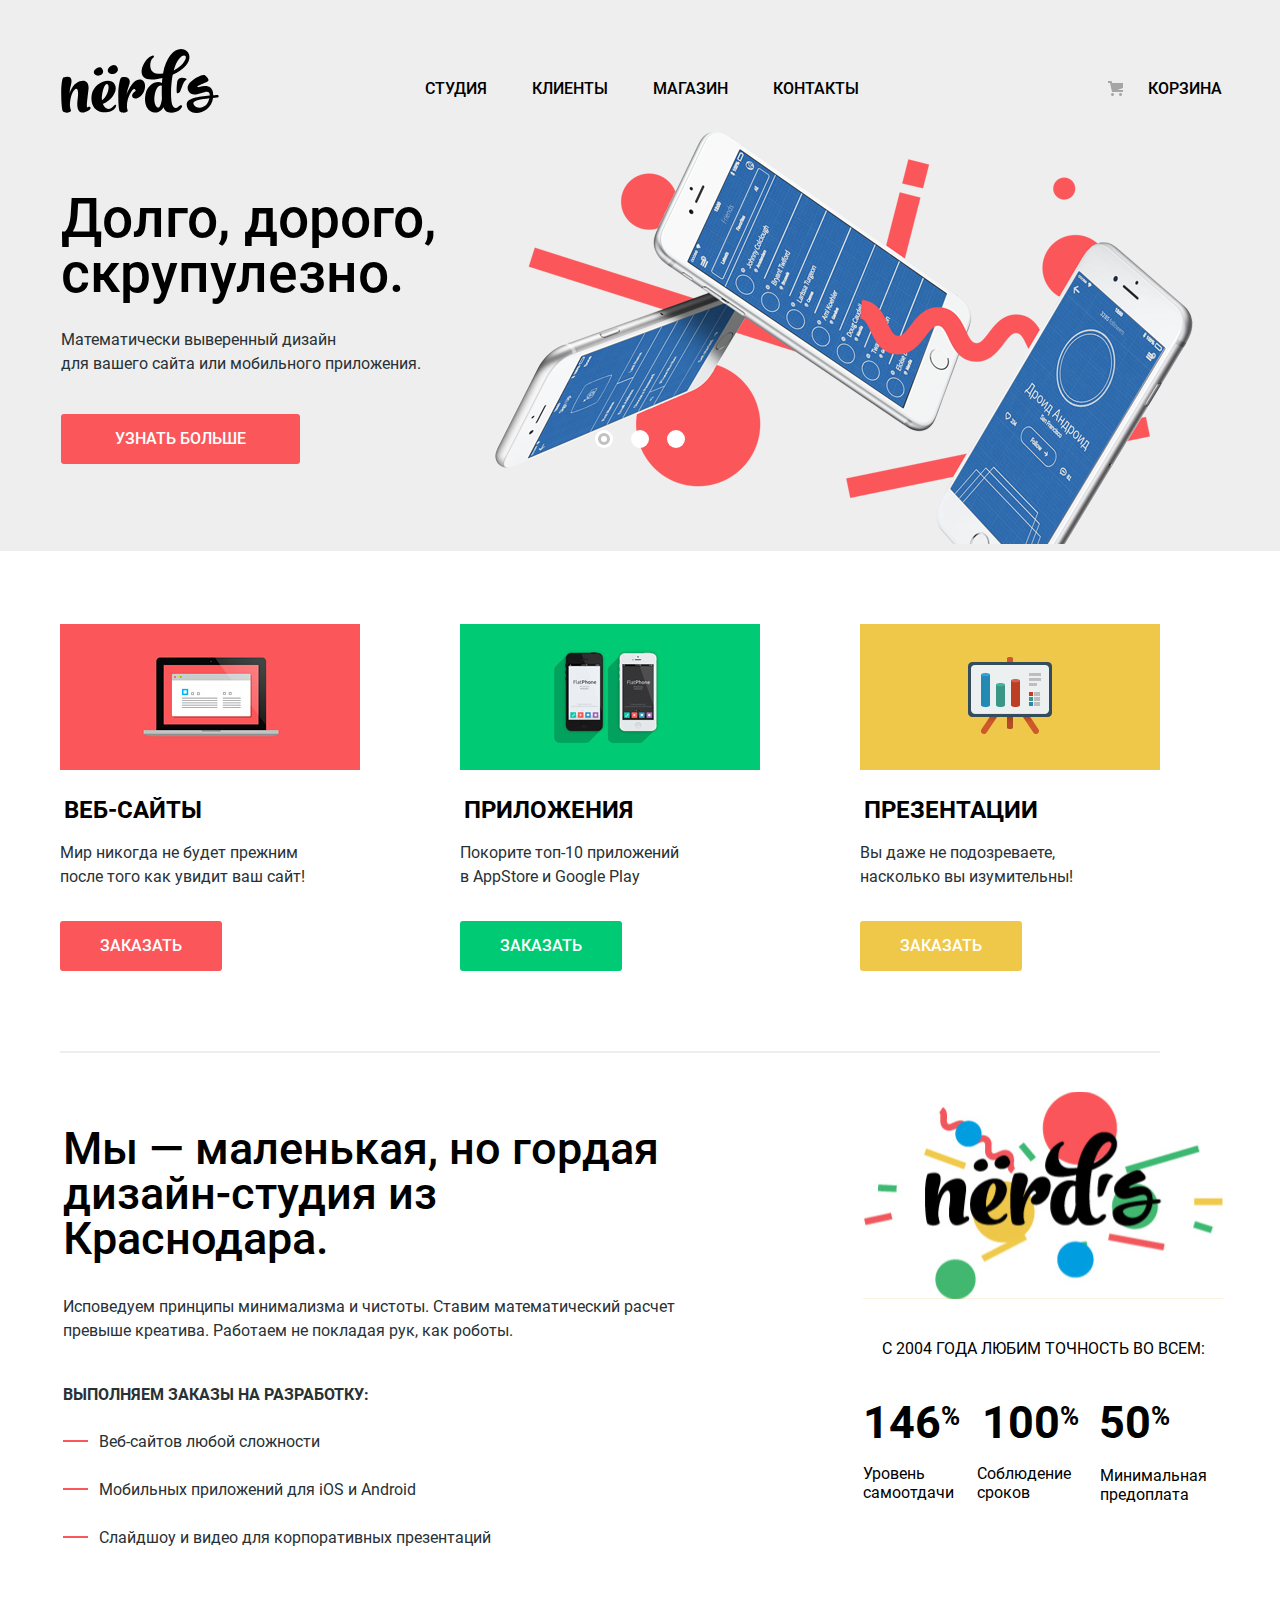
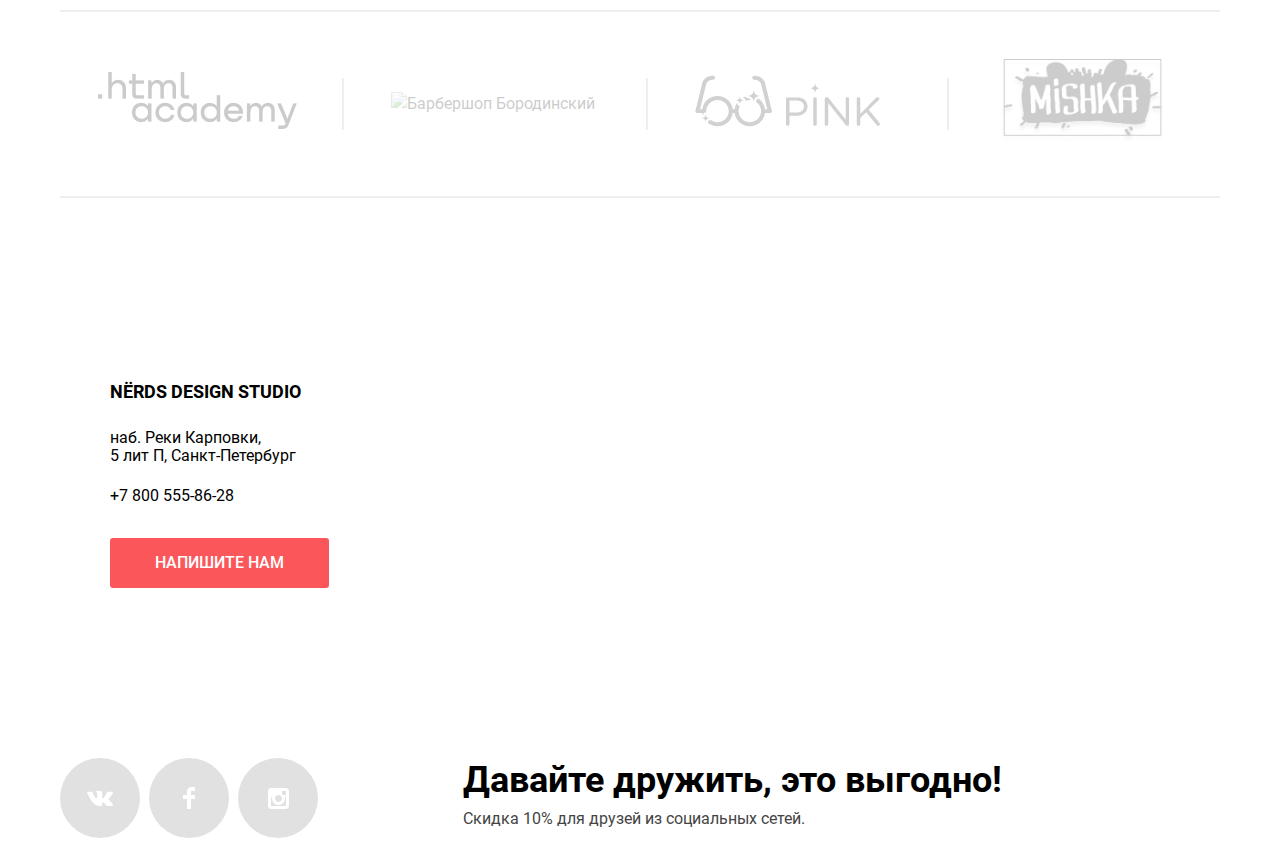
==== commit 59594fab: "make js for slider" ====
--- a/index.html
+++ b/index.html
@@ -42,60 +42,60 @@
     <h1 class="visually-hidden">Интернет магазин «Nёrds»</h1>
     <section class="slider">
 
-      <div class="container slider-wrap">
-        <h2 class="visually-hidden">Наши преимущества</h2>
-        <div class="slides slides-one slides-active">
-          <div class="slides__inner">
-            <div class="title slides__title">Долго, дорого, <br> скрупулезно.</div>
-            <div class="slides__text">
-              Математически выверенный дизайн <br>
-              для вашего сайта или мобильного приложения.
-            </div>
-            <a href="blank.html" class="btn slides__btn">
-              узнать больше
-            </a>
-          </div>
-          <div class="slides__img" style="background-image: url(img/header/slider/index-slide1.png)">
-          </div>
-        </div>
-        <div class="slides slides-one ">
-          <div class="slides__inner">
-            <div class="title slides__title">Любим математику <br>
-              как никто другой</div>
-            <div class="slides__text">
-              Никакого креатива, только математические формулы <br>
-              для расчета идеальных пропорций
-            </div>
-            <a class="btn slides__btn">
-              узнать больше
-            </a>
-          </div>
-          <div class="slides__img" style="background-image: url(img/header/slider/index-slide2.png)">
-          </div>
-        </div>
-        <div class="slides slides-one ">
-          <div class="slides__inner">
-            <div class="title slides__title">Только ночь, <br>
-              только хардкор</div>
-            <div class="slides__text">
-              Работать днем, как все? Мы против этого. <br>
-              Ближе к полуночи работа только начинается.
-            </div>
-            <a class="btn slides__btn">
-              УЗНАТЬ БОЛЬШЕ
-            </a>
-          </div>
-          <div class="slides__img" style="background-image: url(img/header/slider/index-slide3.png)">
-          </div>
-        </div>
-
-
-        <div class="slides-control ">
-          <button class="button-active" type="button" aria-label="первый слайд"></button>
-          <button type="button" aria-label="Второй слайд"></button>
-          <button type="button" aria-label="Третий слайд"></button>
-          </div>
-      </div>
+<div class="container slider-wrap">
+  <h2 class="visually-hidden">Наши преимущества</h2>
+  <div class="slides slides-one slides-active">
+    <div class="slides__inner">
+      <div class="title slides__title">Долго, дорого, <br> скрупулезно.</div>
+      <div class="slides__text">
+        Математически выверенный дизайн <br>
+        для вашего сайта или мобильного приложения.
+      </div>
+      <a href="blank.html" class="btn slides__btn">
+        узнать больше
+      </a>
+    </div>
+    <div class="slides__img" style="background-image: url(img/header/slider/index-slide1.png)">
+    </div>
+  </div>
+  <div class="slides slides-one ">
+    <div class="slides__inner">
+      <div class="title slides__title">Любим математику <br>
+        как никто другой</div>
+      <div class="slides__text">
+        Никакого креатива, только математические формулы <br>
+        для расчета идеальных пропорций
+      </div>
+      <a class="btn slides__btn">
+        узнать больше
+      </a>
+    </div>
+    <div class="slides__img" style="background-image: url(img/header/slider/index-slide2.png)">
+    </div>
+  </div>
+  <div class="slides slides-one ">
+    <div class="slides__inner">
+      <div class="title slides__title">Только ночь, <br>
+        только хардкор</div>
+      <div class="slides__text">
+        Работать днем, как все? Мы против этого. <br>
+        Ближе к полуночи работа только начинается.
+      </div>
+      <a class="btn slides__btn">
+        УЗНАТЬ БОЛЬШЕ
+      </a>
+    </div>
+    <div class="slides__img" style="background-image: url(img/header/slider/index-slide3.png)">
+    </div>
+  </div>
+
+
+  <div class="slides-control ">
+    <button class="button-slide button-active" type="button" aria-label="первый слайд"></button>
+    <button class="button-slide" type=" button" aria-label="Второй слайд"></button>
+    <button class="button-slide" type="button" aria-label="Третий слайд"></button>
+  </div>
+</div>
     </section>
     <section class="services container">
 
@@ -275,16 +275,16 @@
     <form class="mail-form" method="post" action="https://echo.htmlacademy.ru">
       <div class="mail-form__box">
         <p><label>Ваше имя:<br>
-            <input type="text" name="name" placeholder="Имя Фамилия" required>
+            <input type="text" name="name" placeholder="Имя Фамилия">
           </label></p>
 
 
         <p><label>Ваш email:<br>
-            <input type="email" name="email" placeholder="email@example.com " required>
+            <input type="email" name="email" placeholder="email@example.com ">
           </label></p>
       </div>
       <label>Текст письма:<br>
-        <textarea name="text" placeholder="В свободной форме" required></textarea>
+        <textarea name="text" placeholder="В свободной форме"></textarea>
       </label>
       <input class="btn button" type="submit" value="Отправить">
     </form>
@@ -292,6 +292,8 @@
       <span class="visually-hydden">закрыть</span>
     </button>
   </section>
+  <script src="js/slide.js"></script>
+  <script src="js/modal.js"></script>
 </body>
 
 </html>
--- a/css/style.css
+++ b/css/style.css
@@ -14,7 +14,7 @@
   --green-dark: #00aa62; /*green-dark*/
   --yellow-bright: #efc849;
   --yellow-middle: #eab534; /*yellow*/
-  --yellow-dark: #e5a722;      /*yellow-dark*/
+  --yellow-dark: #e5a722; /*yellow-dark*/
   --grey-light: #eeeeee; /* gray*/
   --grey-social: #e1e1e1; /*gray-88*/
   --grey-grey: #d5d5d5;
@@ -267,7 +267,7 @@
 .slides-active {
   display: grid;
   grid-template-columns: max-content 1fr;
-  width: 100%;
+  /*  width: 100%;  */
 }
 
 .slides__inner {
@@ -330,12 +330,12 @@
   min-width: 90px;
 }
 .slides-control button {
-    background-color: var(--basic-white);
-    height: 18px;
-    width: 18px;
-    border-radius: 50%;
-    position: relative;
-    cursor: pointer;
+  background-color: var(--basic-white);
+  height: 18px;
+  width: 18px;
+  border-radius: 50%;
+  position: relative;
+  cursor: pointer;
 }
 
 .slides-control .button-active::before {
@@ -426,8 +426,8 @@
 }
 .services__btn:active,
 .services__btn:focus {
-color: rgba(255,255,255,.3);
-box-shadow: inset 0 3px 0 rgb(0 0 0 / 10%);
+  color: rgba(255, 255, 255, 0.3);
+  box-shadow: inset 0 3px 0 rgb(0 0 0 / 10%);
 }
 
 .services__btn-apps {
@@ -967,14 +967,12 @@
 }
 
 .list-radio__label {
-
   font: inherit;
   line-height: 20px;
   color: var(--grey-second-Text);
   padding-left: 35px;
   position: relative;
   cursor: pointer;
-
 }
 .list-radio__label:before,
 .list-radio__label:after {
@@ -988,11 +986,11 @@
   opacity: 0.4;
 }
 .list-radio__label:before {
-    width: 24px;
-    height: 24px;
-    left: 0;
-    top: 50%;
-    transform: translateY(-50%);
+  width: 24px;
+  height: 24px;
+  left: 0;
+  top: 50%;
+  transform: translateY(-50%);
 }
 
 .list-radio__label:after {
@@ -1018,8 +1016,6 @@
 .list-radio__input:checked + .list-radio__label:after {
   display: block;
 }
-
-
 
 /* radio toggle end */
 
@@ -1063,14 +1059,13 @@
   opacity: 0.3;
 }
 .list__input:hover + .list-checkbox__label::before {
-   opacity: 1;
+  opacity: 1;
 }
 .list__input:focus + label {
   opacity: 1;
   outline: 1px solid;
   outline-offset: 5px;
 }
-
 
 /* отменяю hover у disabled */
 .list-checkbox__input:disabled + .list-checkbox__label:hover:before {
@@ -1084,8 +1079,6 @@
   font-size: inherit;
   color: var(--basic-black);
   max-width: 260px;
-
-
 }
 .filter-btn:hover {
   background-color: var(--grey-btn-middle);
@@ -1153,7 +1146,7 @@
   max-width: 60px;
 }
 
-.sort-direction__item  {
+.sort-direction__item {
   margin-left: 18px;
   margin-bottom: 10px;
 }
@@ -1164,7 +1157,7 @@
   line-height: 18px;
   color: var(--basic-black);
   opacity: 0.3;
-   margin-bottom: 10px;
+  margin-bottom: 10px;
   margin-left: 10px;
 }
 
@@ -1290,21 +1283,16 @@
   box-shadow: inset 0px 3px 0px var(--box-shadow);
 }
 
-
- .card-product:hover .card-product__descr {
-     /* visibility: visible; */
-     opacity: 1;
+.card-product:hover .card-product__descr {
+  /* visibility: visible; */
+  opacity: 1;
   box-shadow: 0px 6px 15px var(--shadow);
   border-top-color: var(--grey-text-social);
 }
 
 .card-product__descr:focus-within {
   opacity: 1;
- 
-}
-
-
-
+}
 
 /* pagination */
 
@@ -1366,6 +1354,7 @@
 /*     modal   */
 
 .modal {
+  display: none;
   margin: auto;
   position: fixed;
   top: 0;
@@ -1377,10 +1366,13 @@
   box-shadow: 0px 20px 40px rgba(0, 0, 0, 0.6);
 }
 
+.modal_show {
+  display: block;
+}
+
 /*  modal__mail */
 
 .modal__mail {
-  display: none;
   width: 960px;
   height: 590px;
   padding-top: 63px;
@@ -1531,7 +1523,7 @@
   margin: 0 auto;
   text-align: center;
 }
-.search p  {
+.search p {
   font-size: inherit;
   font-weight: 500;
   line-height: 24px;
@@ -1542,11 +1534,9 @@
   width: 450px;
   height: 100px;
   display: block;
-
 }
 .search input {
   display: block;
   width: 100%;
   padding: 15px 25px 15px 25px;
 }
-
